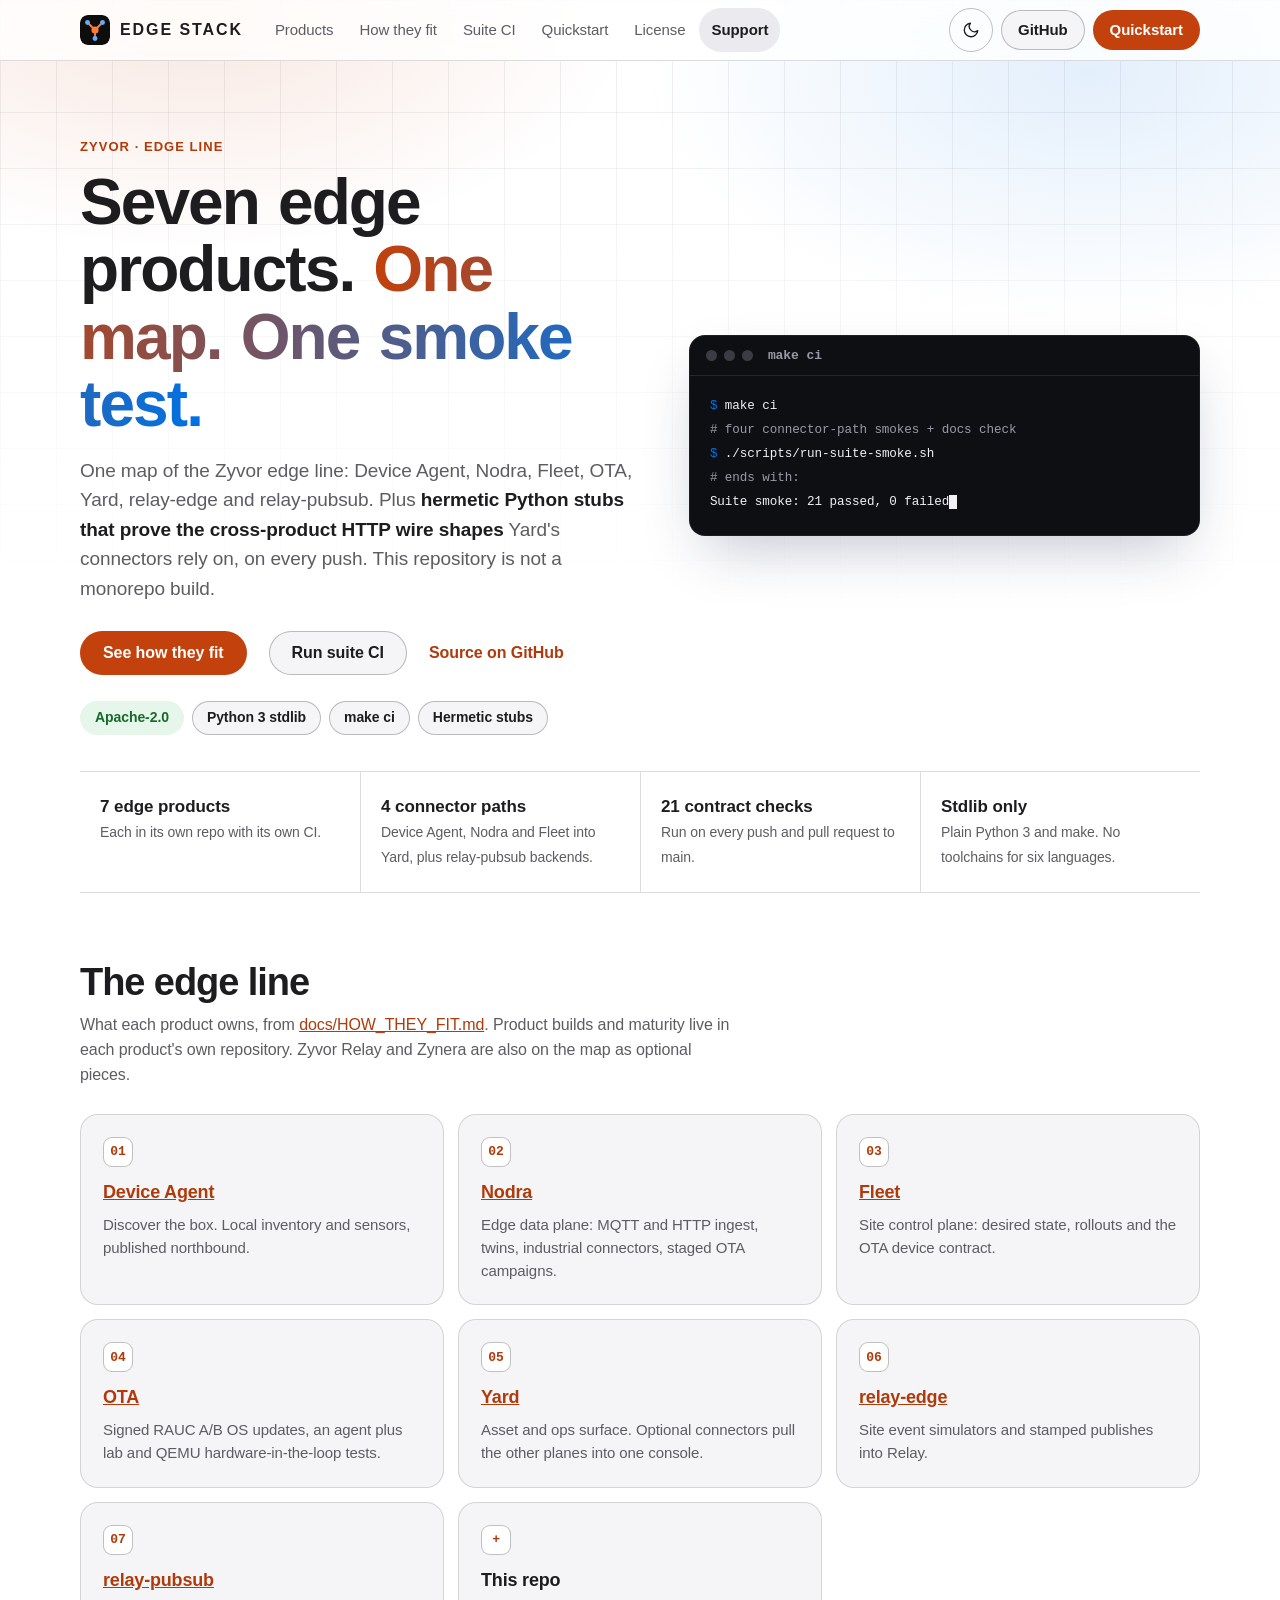
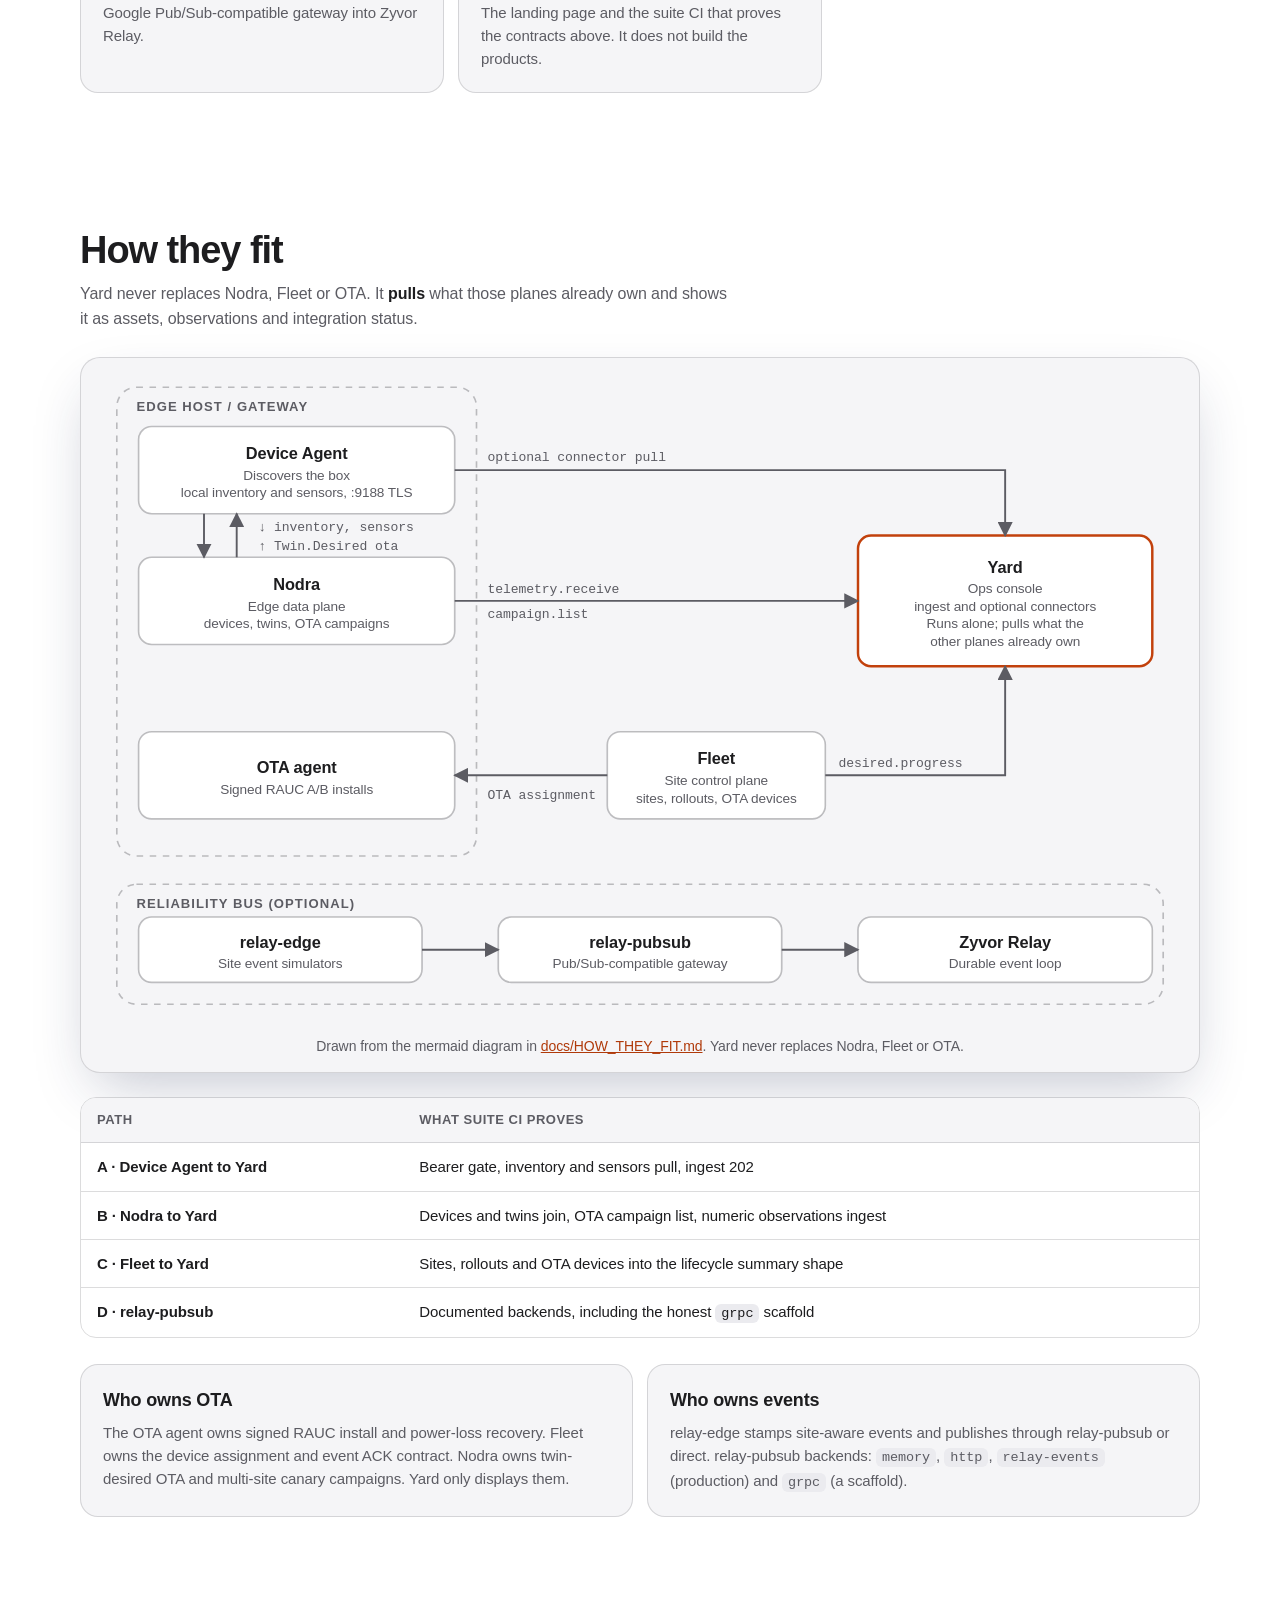
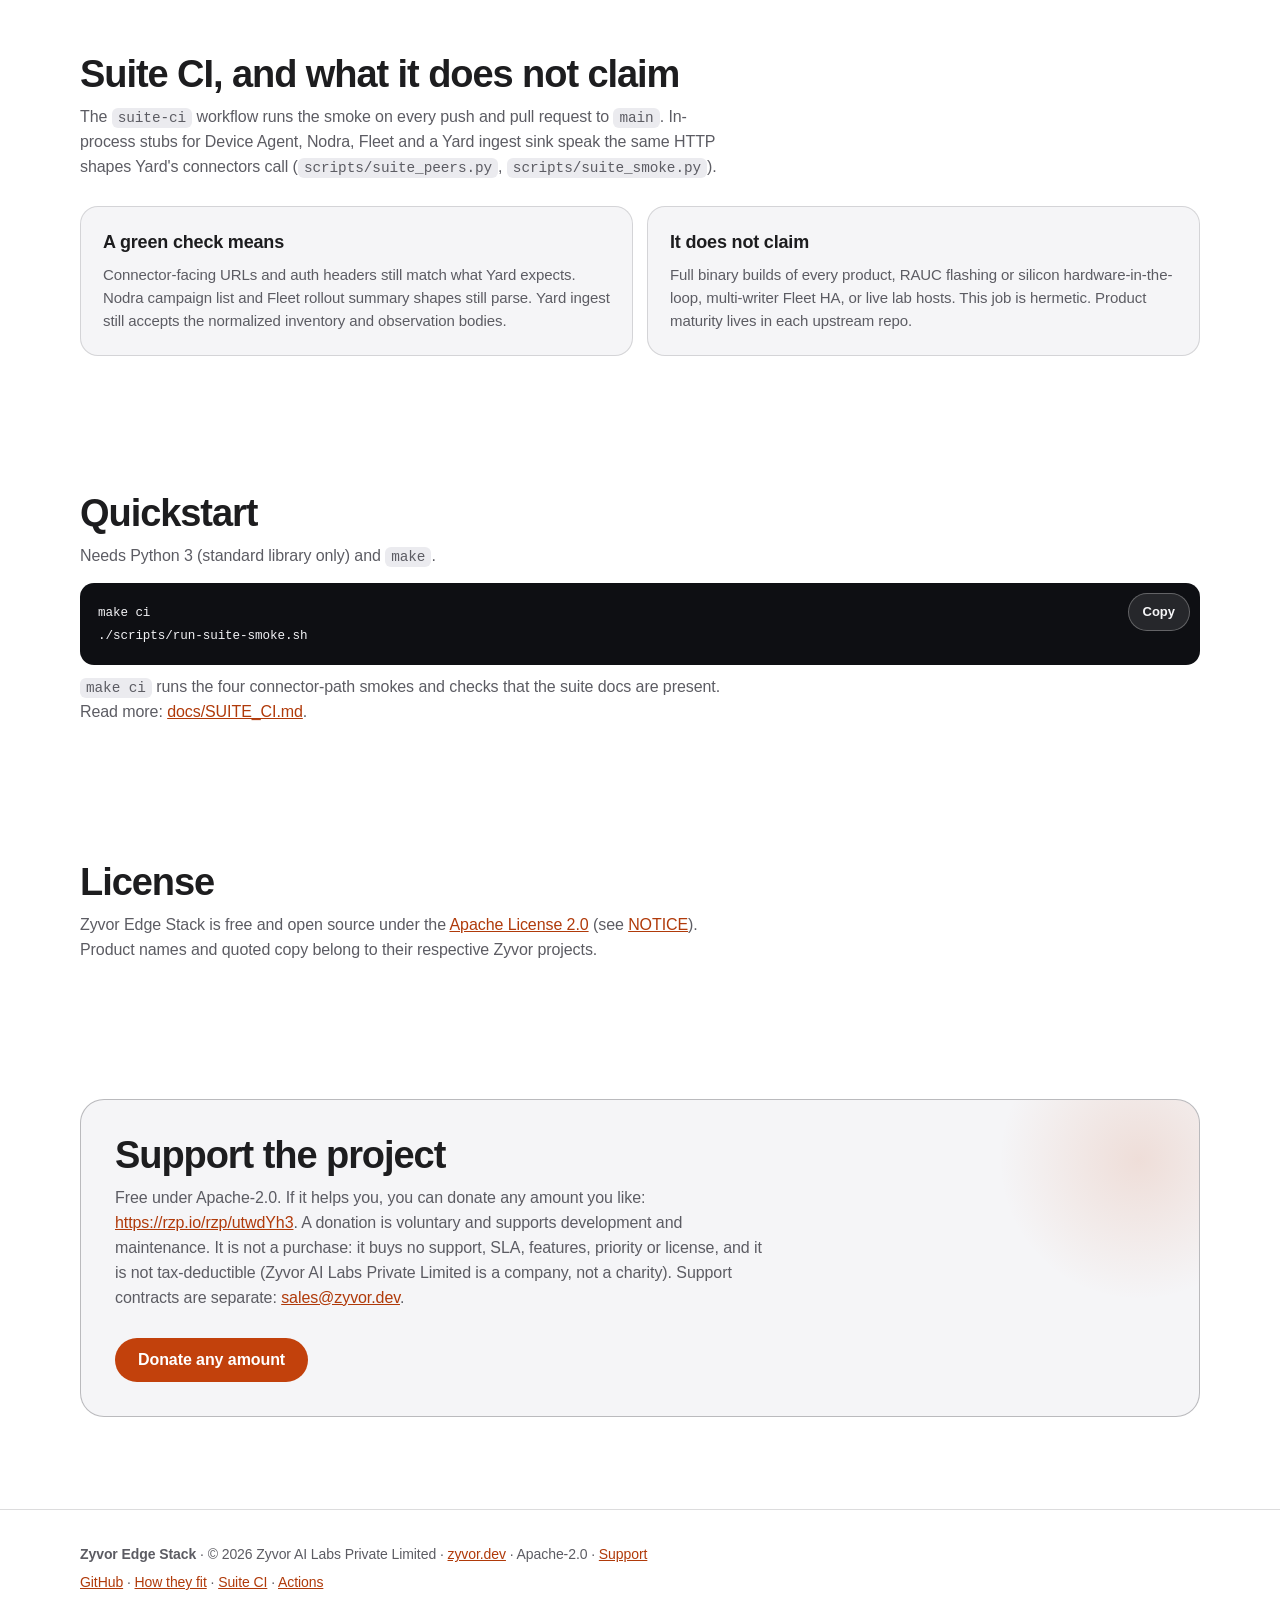
==== site/index.html @ 1c19d869 "Add the donation block and a static landing site (site/) Co-Authored-By: Claude Sonnet 5.5 <noreply@" ====
<!doctype html>
<!-- Copyright 2026 Zyvor AI Labs · https://zyvor.dev · SPDX-License-Identifier: Apache-2.0 -->
<html lang="en">
<head>
  <meta charset="utf-8" />
  <meta name="viewport" content="width=device-width, initial-scale=1" />
  <meta name="color-scheme" content="light dark" />
  <meta name="theme-color" content="#ffffff" />
  <title>Zyvor Edge Stack · One map of the edge line</title>
  <meta name="description" content="One map of the Zyvor edge line: Device Agent, Nodra, Fleet, OTA, Yard, relay-edge and relay-pubsub, with hermetic suite CI that proves the cross-product HTTP contracts. Free under Apache-2.0." />
  <link rel="icon" href="favicon.svg" type="image/svg+xml" />
  <link rel="canonical" href="https://zyvorai.github.io/edge-stack/" />
  <meta property="og:type" content="website" />
  <meta property="og:site_name" content="Zyvor Edge Stack" />
  <meta property="og:title" content="Zyvor Edge Stack · One map of the edge line" />
  <meta property="og:description" content="One map of the Zyvor edge line: Device Agent, Nodra, Fleet, OTA, Yard, relay-edge and relay-pubsub, with hermetic suite CI that proves the cross-product HTTP contracts. Free under Apache-2.0." />
  <meta property="og:url" content="https://zyvorai.github.io/edge-stack/" />
  <meta name="twitter:card" content="summary" />
  <script src="theme.js"></script>
  <link rel="stylesheet" href="site.css" />
  <script type="application/ld+json">
  {"@context":"https://schema.org","@type":"SoftwareSourceCode","name":"Zyvor Edge Stack","description":"One map of the Zyvor edge line, with suite CI that proves the cross-product HTTP contracts.","codeRepository":"https://github.com/zyvorai/edge-stack","programmingLanguage":"Python","license":"https://www.apache.org/licenses/LICENSE-2.0","url":"https://zyvorai.github.io/edge-stack/"}
  </script>
</head>
<body>
<a class="skip" href="#main">Skip to content</a>

<header class="bar">
  <a class="brand" href="./" aria-label="Zyvor Edge Stack home">
    <svg class="logo" viewBox="0 0 32 32" aria-hidden="true"><rect width="32" height="32" rx="8" fill="#0d0d0c"/><path d="M16 16 8 8M16 16l8-8M16 16v9" stroke="#ff7a3d" stroke-width="2" stroke-linecap="round"/><circle cx="16" cy="16" r="3.8" fill="#ff7a3d"/><circle cx="8" cy="8" r="2.6" fill="#5eadff"/><circle cx="24" cy="8" r="2.6" fill="#5eadff"/><circle cx="16" cy="25" r="2.6" fill="#5eadff"/></svg><span>EDGE STACK</span></a>
  <nav aria-label="Sections" id="sections"><a href="#products">Products</a><a href="#how">How they fit</a><a href="#ci">Suite CI</a><a href="#quickstart">Quickstart</a><a href="#license">License</a><a href="#support">Support</a></nav>
  <div class="bar-actions">
    <button id="theme" class="icon" type="button" aria-label="Switch to dark mode" aria-pressed="false"><svg class="i-moon" viewBox="0 0 24 24" aria-hidden="true"><path d="M21 12.8A9 9 0 1 1 11.2 3a7 7 0 0 0 9.8 9.8z"/></svg><svg class="i-sun" viewBox="0 0 24 24" aria-hidden="true"><circle cx="12" cy="12" r="4"/><path d="M12 2v2M12 20v2M4.9 4.9l1.4 1.4M17.7 17.7l1.4 1.4M2 12h2M20 12h2M4.9 19.1l1.4-1.4M17.7 6.3l1.4-1.4"/></svg></button>
    <a class="btn small" href="https://github.com/zyvorai/edge-stack">GitHub</a>
    <a class="btn small primary" href="#quickstart">Quickstart</a>
  </div>
</header>

<main id="main">
  <section class="hero" aria-labelledby="hero-h">
    <div>
      <p class="kicker">Zyvor · edge line</p>
      <h1 id="hero-h">Seven edge products. <em>One map. One smoke test.</em></h1>
      <p class="lede">One map of the Zyvor edge line: Device Agent, Nodra, Fleet, OTA, Yard, relay-edge and relay-pubsub. Plus <strong>hermetic Python stubs that prove the cross-product HTTP wire shapes</strong> Yard's connectors rely on, on every push. This repository is not a monorepo build.</p>
      <p class="cta"><a class="btn primary" href="#how">See how they fit</a><a class="btn" href="#quickstart">Run suite CI</a><a class="link" href="https://github.com/zyvorai/edge-stack">Source on GitHub</a></p>
      <ul class="chips" aria-label="Facts"><li class="ok">Apache-2.0</li><li>Python 3 stdlib</li><li>make ci</li><li>Hermetic stubs</li></ul>
    </div>
    <div class="term" role="group" aria-label="Suite CI commands">
      <div class="term-head"><i></i><i></i><i></i><span>make ci</span></div>
<pre><code><span class="p">$</span> make ci
<span class="c"># four connector-path smokes + docs check</span>
<span class="p">$</span> ./scripts/run-suite-smoke.sh
<span class="c"># ends with:</span>
Suite smoke: 21 passed, 0 failed<span class="cur"></span></code></pre>
    </div>
  </section>

  <section class="band" aria-label="At a glance">
    <div><b>7 edge products</b><span>Each in its own repo with its own CI.</span></div>
    <div><b>4 connector paths</b><span>Device Agent, Nodra and Fleet into Yard, plus relay-pubsub backends.</span></div>
    <div><b>21 contract checks</b><span>Run on every push and pull request to main.</span></div>
    <div><b>Stdlib only</b><span>Plain Python 3 and make. No toolchains for six languages.</span></div>
  </section>

  <section id="products" aria-labelledby="products-h">
    <h2 id="products-h">The edge line</h2>
    <p class="sub">What each product owns, from <a href="https://github.com/zyvorai/edge-stack/blob/main/docs/HOW_THEY_FIT.md">docs/HOW_THEY_FIT.md</a>. Product builds and maturity live in each product's own repository. Zyvor Relay and Zynera are also on the map as optional pieces.</p>
    <div class="grid">
      <article class="card"><span class="n">01</span><h3><a href="https://github.com/zyvorai/zyvor-device-agent">Device Agent</a></h3><p>Discover the box. Local inventory and sensors, published northbound.</p></article>
      <article class="card"><span class="n">02</span><h3><a href="https://github.com/zyvorai/nodra">Nodra</a></h3><p>Edge data plane: MQTT and HTTP ingest, twins, industrial connectors, staged OTA campaigns.</p></article>
      <article class="card"><span class="n">03</span><h3><a href="https://github.com/zyvorai/zyvorai-fleet">Fleet</a></h3><p>Site control plane: desired state, rollouts and the OTA device contract.</p></article>
      <article class="card"><span class="n">04</span><h3><a href="https://github.com/zyvorai/ota">OTA</a></h3><p>Signed RAUC A/B OS updates, an agent plus lab and QEMU hardware-in-the-loop tests.</p></article>
      <article class="card"><span class="n">05</span><h3><a href="https://github.com/zyvorai/yard">Yard</a></h3><p>Asset and ops surface. Optional connectors pull the other planes into one console.</p></article>
      <article class="card"><span class="n">06</span><h3><a href="https://github.com/zyvorai/relay-edge">relay-edge</a></h3><p>Site event simulators and stamped publishes into Relay.</p></article>
      <article class="card"><span class="n">07</span><h3><a href="https://github.com/zyvorai/relay-pubsub">relay-pubsub</a></h3><p>Google Pub/Sub-compatible gateway into Zyvor Relay.</p></article>
      <article class="card"><span class="n">+</span><h3>This repo</h3><p>The landing page and the suite CI that proves the contracts above. It does not build the products.</p></article>
    </div>
  </section>

  <section id="how" aria-labelledby="how-h">
    <h2 id="how-h">How they fit</h2>
    <p class="sub">Yard never replaces Nodra, Fleet or OTA. It <strong>pulls</strong> what those planes already own and shows it as assets, observations and integration status.</p>
    <figure class="diagram">
<svg viewBox="0 0 1000 600" role="img" aria-labelledby="dg-t dg-d"><title id="dg-t">Edge stack data paths</title><desc id="dg-d">Device Agent feeds Nodra and Yard. Nodra and Fleet sync into Yard. Fleet assigns OTA updates to the OTA agent. relay-edge publishes through relay-pubsub into Relay.</desc><defs><marker id="ah" viewBox="0 0 10 10" refX="9" refY="5" markerWidth="8" markerHeight="8" orient="auto"><path class="dg-arrow" d="M0 0 10 5 0 10z"/></marker><marker id="ahs" viewBox="0 0 10 10" refX="1" refY="5" markerWidth="8" markerHeight="8" orient="auto-start-reverse"><path class="dg-arrow" d="M0 0 10 5 0 10z"/></marker></defs>
<rect class="dg-zone" x="20" y="14" width="330" height="430" rx="18"/>
<text class="dg-z" x="38" y="36">EDGE HOST / GATEWAY</text>
<rect class="dg-box" x="40" y="50" width="290" height="80" rx="12"/>
<text class="dg-t" x="185.0" y="80" text-anchor="middle">Device Agent</text>
<text class="dg-s" x="185.0" y="99" text-anchor="middle">Discovers the box</text>
<text class="dg-s" x="185.0" y="115" text-anchor="middle">local inventory and sensors, :9188 TLS</text>
<rect class="dg-box" x="40" y="170" width="290" height="80" rx="12"/>
<text class="dg-t" x="185.0" y="200" text-anchor="middle">Nodra</text>
<text class="dg-s" x="185.0" y="219" text-anchor="middle">Edge data plane</text>
<text class="dg-s" x="185.0" y="235" text-anchor="middle">devices, twins, OTA campaigns</text>
<rect class="dg-box" x="40" y="330" width="290" height="80" rx="12"/>
<text class="dg-t" x="185.0" y="368" text-anchor="middle">OTA agent</text>
<text class="dg-s" x="185.0" y="387" text-anchor="middle">Signed RAUC A/B installs</text>
<path class="dg-line" d="M100 130 L100 170" marker-end="url(#ah)"/>
<path class="dg-line" d="M130 170 L130 130" marker-end="url(#ah)"/>
<text class="dg-lbl" x="150" y="146" text-anchor="start">↓ inventory, sensors</text>
<text class="dg-lbl" x="150" y="163" text-anchor="start">↑ Twin.Desired ota</text>
<rect class="dg-hi" x="700" y="150" width="270" height="120" rx="12"/>
<text class="dg-t" x="835.0" y="184" text-anchor="middle">Yard</text>
<text class="dg-s" x="835.0" y="203" text-anchor="middle">Ops console</text>
<text class="dg-s" x="835.0" y="219" text-anchor="middle">ingest and optional connectors</text>
<text class="dg-s" x="835.0" y="235" text-anchor="middle">Runs alone; pulls what the</text>
<text class="dg-s" x="835.0" y="251" text-anchor="middle">other planes already own</text>
<rect class="dg-box" x="470" y="330" width="200" height="80" rx="12"/>
<text class="dg-t" x="570.0" y="360" text-anchor="middle">Fleet</text>
<text class="dg-s" x="570.0" y="379" text-anchor="middle">Site control plane</text>
<text class="dg-s" x="570.0" y="395" text-anchor="middle">sites, rollouts, OTA devices</text>
<path class="dg-line" d="M330 90 L835 90 L835 150" marker-end="url(#ah)"/>
<text class="dg-lbl" x="360" y="82" text-anchor="start">optional connector pull</text>
<path class="dg-line" d="M330 210 L700 210" marker-end="url(#ah)"/>
<text class="dg-lbl" x="360" y="203" text-anchor="start">telemetry.receive</text>
<text class="dg-lbl" x="360" y="226" text-anchor="start">campaign.list</text>
<path class="dg-line" d="M670 370 L835 370 L835 270" marker-end="url(#ah)"/>
<text class="dg-lbl" x="682" y="362" text-anchor="start">desired.progress</text>
<path class="dg-line" d="M470 370 L330 370" marker-end="url(#ah)"/>
<text class="dg-lbl" x="360" y="392" text-anchor="start">OTA assignment</text>
<rect class="dg-zone" x="20" y="470" width="960" height="110" rx="18"/>
<text class="dg-z" x="38" y="492">RELIABILITY BUS (OPTIONAL)</text>
<rect class="dg-box" x="40" y="500" width="260" height="60" rx="12"/>
<text class="dg-t" x="170.0" y="528" text-anchor="middle">relay-edge</text>
<text class="dg-s" x="170.0" y="547" text-anchor="middle">Site event simulators</text>
<rect class="dg-box" x="370" y="500" width="260" height="60" rx="12"/>
<text class="dg-t" x="500.0" y="528" text-anchor="middle">relay-pubsub</text>
<text class="dg-s" x="500.0" y="547" text-anchor="middle">Pub/Sub-compatible gateway</text>
<rect class="dg-box" x="700" y="500" width="270" height="60" rx="12"/>
<text class="dg-t" x="835.0" y="528" text-anchor="middle">Zyvor Relay</text>
<text class="dg-s" x="835.0" y="547" text-anchor="middle">Durable event loop</text>
<path class="dg-line" d="M300 530 L370 530" marker-end="url(#ah)"/>
<path class="dg-line" d="M630 530 L700 530" marker-end="url(#ah)"/>
</svg>
<figcaption>Drawn from the mermaid diagram in <a href="https://github.com/zyvorai/edge-stack/blob/main/docs/HOW_THEY_FIT.md">docs/HOW_THEY_FIT.md</a>. Yard never replaces Nodra, Fleet or OTA.</figcaption></figure>
    <div class="tablewrap"><table>
      <thead><tr><th scope="col">Path</th><th scope="col">What suite CI proves</th></tr></thead>
      <tbody>
        <tr><td>A · Device Agent to Yard</td><td>Bearer gate, inventory and sensors pull, ingest 202</td></tr>
        <tr><td>B · Nodra to Yard</td><td>Devices and twins join, OTA campaign list, numeric observations ingest</td></tr>
        <tr><td>C · Fleet to Yard</td><td>Sites, rollouts and OTA devices into the lifecycle summary shape</td></tr>
        <tr><td>D · relay-pubsub</td><td>Documented backends, including the honest <code>grpc</code> scaffold</td></tr>
      </tbody></table></div>
    <div class="grid two">
      <article class="card"><h3>Who owns OTA</h3><p>The OTA agent owns signed RAUC install and power-loss recovery. Fleet owns the device assignment and event ACK contract. Nodra owns twin-desired OTA and multi-site canary campaigns. Yard only displays them.</p></article>
      <article class="card"><h3>Who owns events</h3><p>relay-edge stamps site-aware events and publishes through relay-pubsub or direct. relay-pubsub backends: <code>memory</code>, <code>http</code>, <code>relay-events</code> (production) and <code>grpc</code> (a scaffold).</p></article>
    </div>
  </section>

  <section id="ci" aria-labelledby="ci-h">
    <h2 id="ci-h">Suite CI, and what it does not claim</h2>
    <p class="sub">The <code>suite-ci</code> workflow runs the smoke on every push and pull request to <code>main</code>. In-process stubs for Device Agent, Nodra, Fleet and a Yard ingest sink speak the same HTTP shapes Yard's connectors call (<code>scripts/suite_peers.py</code>, <code>scripts/suite_smoke.py</code>).</p>
    <div class="grid two">
      <article class="card"><h3>A green check means</h3><p>Connector-facing URLs and auth headers still match what Yard expects. Nodra campaign list and Fleet rollout summary shapes still parse. Yard ingest still accepts the normalized inventory and observation bodies.</p></article>
      <article class="card"><h3>It does not claim</h3><p>Full binary builds of every product, RAUC flashing or silicon hardware-in-the-loop, multi-writer Fleet HA, or live lab hosts. This job is hermetic. Product maturity lives in each upstream repo.</p></article>
    </div>
  </section>

  <section id="quickstart" aria-labelledby="quickstart-h">
    <h2 id="quickstart-h">Quickstart</h2>
    <p class="sub">Needs Python 3 (standard library only) and <code>make</code>.</p>
    <div class="code"><button class="copy" type="button" aria-label="Copy the suite CI commands">Copy</button>
<pre><code>make ci
./scripts/run-suite-smoke.sh</code></pre></div>
    <p class="sub"><code>make ci</code> runs the four connector-path smokes and checks that the suite docs are present. Read more: <a href="https://github.com/zyvorai/edge-stack/blob/main/docs/SUITE_CI.md">docs/SUITE_CI.md</a>.</p>
  </section>

  <section id="license" aria-labelledby="license-h">
    <h2 id="license-h">License</h2>
    <p class="sub">Zyvor Edge Stack is free and open source under the <a href="https://github.com/zyvorai/edge-stack/blob/main/LICENSE">Apache License 2.0</a> (see <a href="https://github.com/zyvorai/edge-stack/blob/main/NOTICE">NOTICE</a>). Product names and quoted copy belong to their respective Zyvor projects.</p>
  </section>

  <section id="support" aria-labelledby="support-h">
    <div class="support">
      <h2 id="support-h">Support the project</h2>
      <p class="sub">Free under Apache-2.0. If it helps you, you can donate any amount you like: <a href="https://rzp.io/rzp/utwdYh3" rel="noopener">https://rzp.io/rzp/utwdYh3</a>. A donation is voluntary and supports development and maintenance. It is not a purchase: it buys no support, SLA, features, priority or license, and it is not tax-deductible (Zyvor AI Labs Private Limited is a company, not a charity). Support contracts are separate: <a href="mailto:sales@zyvor.dev">sales@zyvor.dev</a>.</p>
      <p class="cta"><a class="btn primary" href="https://rzp.io/rzp/utwdYh3" rel="noopener">Donate any amount</a></p>
    </div>
  </section>
</main>

<footer>
  <p><b>Zyvor Edge Stack</b> · © 2026 Zyvor AI Labs Private Limited · <a href="https://zyvor.dev">zyvor.dev</a> · Apache-2.0 · <a href="#support">Support</a></p>
  <p><a href="https://github.com/zyvorai/edge-stack">GitHub</a> · <a href="https://github.com/zyvorai/edge-stack/blob/main/docs/HOW_THEY_FIT.md">How they fit</a> · <a href="https://github.com/zyvorai/edge-stack/blob/main/docs/SUITE_CI.md">Suite CI</a> · <a href="https://github.com/zyvorai/edge-stack/actions">Actions</a></p>
</footer>
<div id="toast" class="toast" role="status" aria-live="polite" hidden></div>
<script src="site.js"></script>
</body>
</html>
---- site/site.css ----
/* Copyright 2026 Zyvor AI Labs · https://zyvor.dev
 * SPDX-License-Identifier: Apache-2.0
 *
 * Zyvor Edge Stack site. System fonts only, no external requests. Light and dark tokens;
 * the manual toggle (data-theme) wins over the OS preference.
 */
:root{
  color-scheme:light;
  --bg:#fff;--bg2:#f5f5f7;--bg3:#ebebef;--text:#1d1d1f;--dim:#5c5c63;--line:rgba(60,60,67,.18);--line2:rgba(60,60,67,.32);--glass:rgba(255,255,255,.82);
  --accent:#c2410c;--accent-h:#a8370a;--on-accent:#ffffff;--link:#b03a0a;--accent2:#0071e3;
  --glow:rgba(194,65,12,.13);--glow2:rgba(0,113,227,.11);
  --ok:#17692c;--ok-bg:#e6f6ea;--warn:#8a4b00;--warn-bg:#fff1dc;
  --code-bg:#0e0f13;--code:#f2f2f5;--code-dim:#9a9aa6;--shadow:0 24px 60px -16px rgba(30,40,80,.28);
  --focus:0 0 0 3px var(--bg),0 0 0 6px var(--link);
  --font:-apple-system,BlinkMacSystemFont,"SF Pro Text","Segoe UI",Roboto,"Helvetica Neue",Arial,system-ui,sans-serif;
  --mono:ui-monospace,"SF Mono",Menlo,Consolas,"Liberation Mono",monospace;
}
@media (prefers-color-scheme:dark){:root:not([data-theme="light"]){color-scheme:dark;--bg:#0b0c10;--bg2:#14161c;--bg3:#1e2128;--text:#f5f5f7;--dim:#a6a6b0;--line:rgba(255,255,255,.12);--line2:rgba(255,255,255,.26);--glass:rgba(11,12,16,.82);--accent:#ff7a3d;--accent-h:#ff9060;--on-accent:#1a0a02;--link:#ff9a6b;--accent2:#5eadff;--glow:rgba(255,122,61,.2);--glow2:rgba(41,151,255,.16);--ok:#4ade80;--ok-bg:rgba(74,222,128,.14);--warn:#fbbf24;--warn-bg:rgba(251,191,36,.14);--code-bg:#06070a;--code-dim:#8f8f9c;--shadow:0 30px 80px -14px rgba(0,0,0,.7);}}
:root[data-theme="dark"]{color-scheme:dark;--bg:#0b0c10;--bg2:#14161c;--bg3:#1e2128;--text:#f5f5f7;--dim:#a6a6b0;--line:rgba(255,255,255,.12);--line2:rgba(255,255,255,.26);--glass:rgba(11,12,16,.82);--accent:#ff7a3d;--accent-h:#ff9060;--on-accent:#1a0a02;--link:#ff9a6b;--accent2:#5eadff;--glow:rgba(255,122,61,.2);--glow2:rgba(41,151,255,.16);--ok:#4ade80;--ok-bg:rgba(74,222,128,.14);--warn:#fbbf24;--warn-bg:rgba(251,191,36,.14);--code-bg:#06070a;--code-dim:#8f8f9c;--shadow:0 30px 80px -14px rgba(0,0,0,.7);}
*{box-sizing:border-box}
html{scroll-behavior:smooth;scroll-padding-top:116px}
body{margin:0;position:relative;background:var(--bg);color:var(--text);font:16px/1.55 var(--font);letter-spacing:-.005em;-webkit-font-smoothing:antialiased;overflow-x:hidden}
[hidden]{display:none!important}
a{color:var(--link)}
code,pre{font-family:var(--mono)}
:focus-visible{outline:none;box-shadow:var(--focus);border-radius:8px}
.skip{position:absolute;left:12px;top:-80px;z-index:50;background:var(--bg2);color:var(--text);padding:10px 16px;border-radius:99px}.skip:focus{top:12px}

/* page glow and grid */
body::before{content:"";position:absolute;inset:0 0 auto 0;height:900px;z-index:-1;pointer-events:none;
  background:radial-gradient(640px 360px at 15% 0,var(--glow),transparent 70%),radial-gradient(640px 360px at 85% 8%,var(--glow2),transparent 70%)}
body::after{content:"";position:absolute;inset:0 0 auto 0;height:620px;z-index:-1;pointer-events:none;opacity:.5;
  background-image:linear-gradient(var(--line) 1px,transparent 1px),linear-gradient(90deg,var(--line) 1px,transparent 1px);background-size:56px 56px;
  -webkit-mask-image:linear-gradient(#000,transparent);mask-image:linear-gradient(#000,transparent)}

.bar{position:sticky;top:0;z-index:20;display:flex;align-items:center;gap:14px;padding:8px max(20px,calc((100% - 1120px)/2));background:var(--glass);-webkit-backdrop-filter:saturate(180%) blur(20px);backdrop-filter:saturate(180%) blur(20px);border-bottom:1px solid var(--line)}
.brand{display:flex;align-items:center;gap:10px;color:inherit;text-decoration:none;font-weight:700;letter-spacing:.12em;border-radius:10px}
.logo{width:30px;height:30px;border-radius:8px;flex:none}
#sections{display:flex;gap:2px;margin-left:6px;overflow-x:auto;scrollbar-width:none;flex:1}
#sections::-webkit-scrollbar{display:none}
#sections a{display:inline-flex;align-items:center;min-height:44px;padding:0 12px;color:var(--dim);text-decoration:none;border-radius:99px;white-space:nowrap;font-size:15px}
#sections a:hover{color:var(--text)}
#sections a[aria-current="true"]{color:var(--text);background:var(--bg3);font-weight:600}
.bar-actions{display:flex;align-items:center;gap:8px;margin-left:auto}
.btn{display:inline-flex;align-items:center;justify-content:center;gap:8px;min-height:44px;padding:0 22px;border-radius:99px;border:1px solid var(--line2);color:var(--text);text-decoration:none;font:inherit;font-weight:600;background:var(--bg2);cursor:pointer}
.btn:hover{background:var(--bg3)}.btn.small{min-height:40px;padding:0 16px;font-size:15px}
.btn.primary{background:var(--accent);border-color:transparent;color:var(--on-accent)}.btn.primary:hover{background:var(--accent-h)}
button.icon{width:44px;height:44px;border-radius:99px;border:1px solid var(--line2);background:transparent;color:var(--text);display:grid;place-items:center;cursor:pointer}
button.icon:hover{background:var(--bg2)}
button.icon svg{width:18px;height:18px;fill:none;stroke:currentColor;stroke-width:1.8;stroke-linecap:round;stroke-linejoin:round}
.i-sun{display:none}:root[data-theme="dark"] .i-sun{display:block}:root[data-theme="dark"] .i-moon{display:none}

main{width:min(1120px,calc(100% - 40px));margin:0 auto}
section{padding:68px 0}
h1{margin:12px 0 0;font-size:clamp(36px,6vw,64px);line-height:1.05;letter-spacing:-.03em;word-spacing:.05em}
h1 em{font-style:normal;background:linear-gradient(90deg,var(--accent),var(--accent2));-webkit-background-clip:text;background-clip:text;color:transparent}
h2{margin:0;font-size:clamp(26px,3.4vw,38px);line-height:1.12;letter-spacing:-.028em}
h3{margin:0 0 6px;font-size:18px;letter-spacing:-.01em}
.kicker{margin:0;color:var(--link);font-size:13px;font-weight:700;letter-spacing:.08em;text-transform:uppercase}
.lede{max-width:60ch;margin:18px 0 0;color:var(--dim);font-size:19px}.lede strong{color:var(--text)}
.sub{max-width:74ch;color:var(--dim);margin:10px 0 0}
.sub strong{color:var(--text)}

.hero{display:grid;grid-template-columns:1.05fr .95fr;gap:44px;align-items:center;padding-top:76px;padding-bottom:36px}
.hero>*{min-width:0}
.cta{display:flex;gap:14px 22px;align-items:center;margin:28px 0 0;flex-wrap:wrap}
.link{font-weight:600;text-decoration:none}.link:hover{text-decoration:underline}
.chips{display:flex;flex-wrap:wrap;gap:8px;list-style:none;margin:26px 0 0;padding:0}
.chips li{font-size:14px;font-weight:600;padding:5px 14px;border-radius:99px;border:1px solid var(--line2);background:var(--bg2)}
.chips .ok{color:var(--ok);background:var(--ok-bg);border-color:transparent}

/* terminal card */
.term{background:var(--code-bg);color:var(--code);border-radius:16px;border:1px solid var(--line2);box-shadow:var(--shadow);overflow:hidden;position:relative}
.term-head{display:flex;align-items:center;gap:7px;padding:12px 16px;border-bottom:1px solid rgba(255,255,255,.1);color:var(--code-dim);font:600 13px var(--mono)}
.term-head i{width:11px;height:11px;border-radius:50%;background:#3a3b44;display:block}
.term-head span{margin-left:8px}
.term pre{margin:0;padding:18px 20px 22px;overflow-x:auto;font-size:14px;line-height:1.7;background:none}
.term .c{color:var(--code-dim)}.term .p{color:var(--accent2);user-select:none}
.term .cur{display:inline-block;width:.6em;height:1.1em;vertical-align:text-bottom;background:var(--code);animation:blink 1.1s steps(2,start) infinite}
@keyframes blink{to{visibility:hidden}}

.band{display:grid;grid-template-columns:repeat(4,1fr);border-block:1px solid var(--line);padding:0}
.band>div{padding:22px 20px;border-left:1px solid var(--line)}.band>div:first-child{border-left:0}
.band b{display:block;font-size:17px}.band span{color:var(--dim);font-size:14px}
.grid{display:grid;grid-template-columns:repeat(3,1fr);gap:14px;margin-top:26px}
.grid.two{grid-template-columns:repeat(2,1fr)}
.card{background:var(--bg2);border:1px solid var(--line);border-radius:18px;padding:22px;transition:border-color .15s,transform .15s}
.card:hover{border-color:var(--accent)}
.card p{margin:0;color:var(--dim);font-size:15px}
.card .n{display:inline-grid;place-items:center;width:30px;height:30px;border-radius:9px;background:var(--bg);border:1px solid var(--line2);font:700 13px var(--mono);margin-bottom:12px;color:var(--link)}
code{font-size:.9em}
:not(pre)>code{background:var(--bg3);padding:2px 6px;border-radius:6px;overflow-wrap:anywhere}

.tablewrap{overflow-x:auto;margin-top:24px;border:1px solid var(--line);border-radius:16px}
table{border-collapse:collapse;width:100%;min-width:620px;font-size:15px}
th,td{text-align:left;padding:12px 16px;vertical-align:top;border-bottom:1px solid var(--line)}
tr:last-child td{border-bottom:0}
thead th{background:var(--bg2);font-size:13px;letter-spacing:.04em;text-transform:uppercase;color:var(--dim)}
td:first-child{font-weight:600}
td:first-child code{white-space:nowrap}
.tag{display:inline-block;font-size:12px;font-weight:700;padding:2px 10px;border-radius:99px;white-space:nowrap}
.tag.ok{color:var(--ok);background:var(--ok-bg)}.tag.warn{color:var(--warn);background:var(--warn-bg)}

.diagram{margin:26px 0 0;border:1px solid var(--line);border-radius:20px;background:var(--bg2);padding:14px;box-shadow:var(--shadow)}
.diagram{overflow-x:auto}
.diagram svg{display:block;width:100%;min-width:760px;height:auto;font-family:var(--font)}
.diagram figcaption{position:sticky;left:0}
.dg-box{fill:var(--bg);stroke:var(--line2);stroke-width:1.5}
.dg-hi{fill:var(--bg);stroke:var(--accent);stroke-width:2.25}
.dg-zone{fill:none;stroke:var(--line2);stroke-width:1.5;stroke-dasharray:6 6}
.dg-t{fill:var(--text);font-size:15px;font-weight:650}
.dg-s{fill:var(--dim);font-size:12.5px}
.dg-z{fill:var(--dim);font-size:12px;font-weight:700;letter-spacing:.08em}
.dg-line{stroke:var(--dim);stroke-width:1.75;fill:none}
.dg-line.hi{stroke:var(--accent);stroke-width:2.25}
.dg-arrow{fill:var(--dim)}
.dg-lbl{fill:var(--dim);font-size:12px;font-family:var(--mono)}
.diagram figcaption,figcaption{margin-top:10px;color:var(--dim);font-size:14px;text-align:center}

pre{background:var(--code-bg);color:var(--code);padding:18px;border-radius:14px;overflow-x:auto;line-height:1.65;font-size:14px;margin:0}
.code{position:relative;margin:14px 0 0}.code pre{padding-right:92px}
.copy{position:absolute;right:10px;top:10px;min-height:38px;padding:0 14px;border-radius:99px;border:1px solid rgba(255,255,255,.28);background:rgba(255,255,255,.1);color:#f5f5f7;font:600 13px var(--font);cursor:pointer}
.copy:hover{background:rgba(255,255,255,.2)}
.copy:focus-visible{box-shadow:0 0 0 3px #0e0f13,0 0 0 6px #fff}
.steps{display:grid;gap:6px}
.support{border:1px solid var(--line2);border-radius:24px;background:var(--bg2);padding:34px;position:relative;overflow:hidden}
.support::before{content:"";position:absolute;right:-80px;top:-80px;width:280px;height:280px;border-radius:50%;background:radial-gradient(closest-side,var(--glow),transparent)}
.support>*{position:relative}
.support p{max-width:74ch}
.fine{color:var(--dim);font-size:14px}
footer{border-top:1px solid var(--line);margin-top:24px;padding:28px max(20px,calc((100% - 1120px)/2));color:var(--dim);font-size:14px}
footer p{margin:6px 0}footer a{color:var(--link)}
.toast{position:fixed;left:50%;bottom:24px;transform:translateX(-50%);background:var(--bg3);color:var(--text);border:1px solid var(--line2);border-radius:99px;padding:10px 18px;box-shadow:var(--shadow);font-size:14px;z-index:30}

@media (max-width:900px){
  .hero{grid-template-columns:1fr;gap:30px;padding-top:44px}
  .bar{flex-wrap:wrap;gap:4px 10px;padding-top:6px;padding-bottom:0}
  #sections{order:3;flex:0 0 100%;margin:0 -6px;padding-bottom:6px}
  .bar-actions .btn:not(.primary){display:none}
  html{scroll-padding-top:120px}
  .band{grid-template-columns:1fr 1fr}.band>div:nth-child(3){border-left:0}.band>div:nth-child(n+3){border-top:1px solid var(--line)}
  .grid,.grid.two{grid-template-columns:1fr}
  section{padding:48px 0}
  .support{padding:24px}
}
@media (max-width:640px){.code{display:flex;flex-direction:column}.copy{position:static;align-self:flex-end;margin:0 0 6px}.code pre{padding-right:18px}}
@media (max-width:420px){.band{grid-template-columns:1fr}.band>div{border-left:0!important}.band>div+div{border-top:1px solid var(--line)}}
@media (prefers-reduced-motion:reduce){html{scroll-behavior:auto}.term .cur{animation:none}.card{transition:none}}
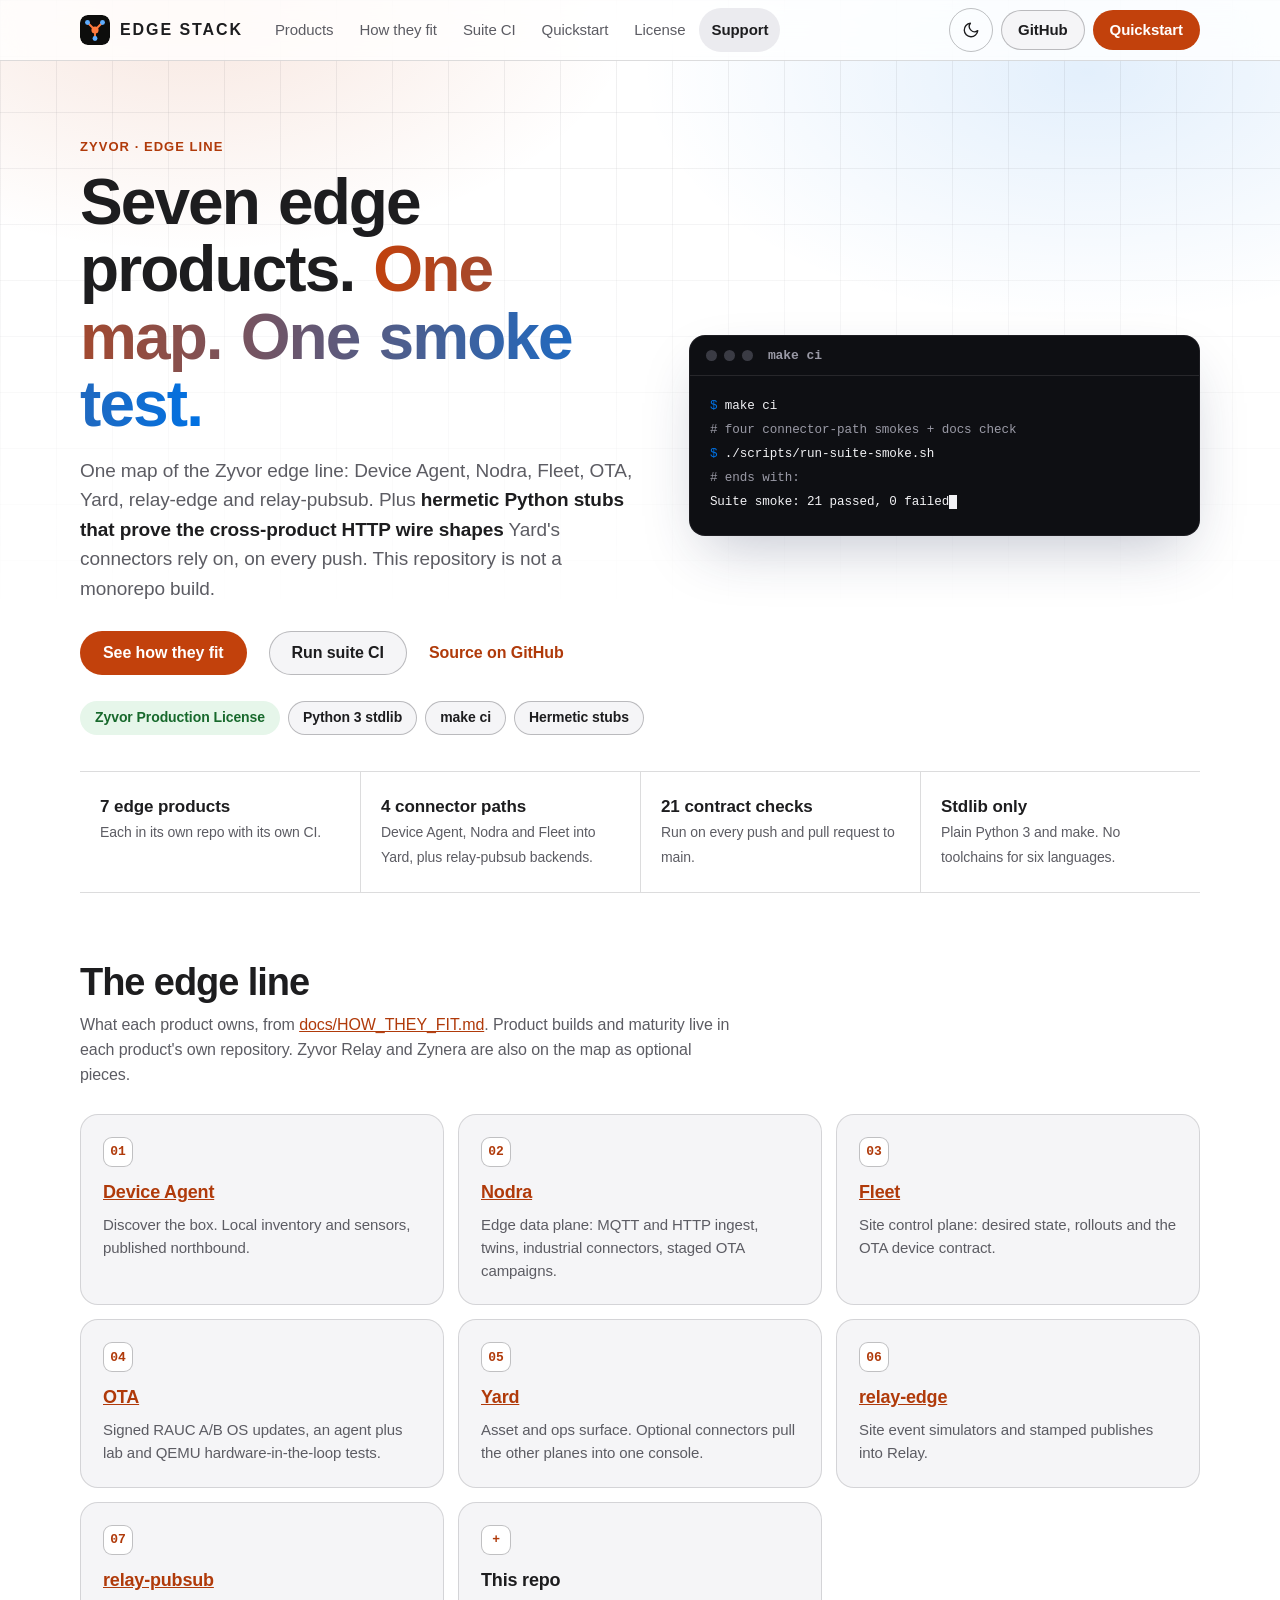
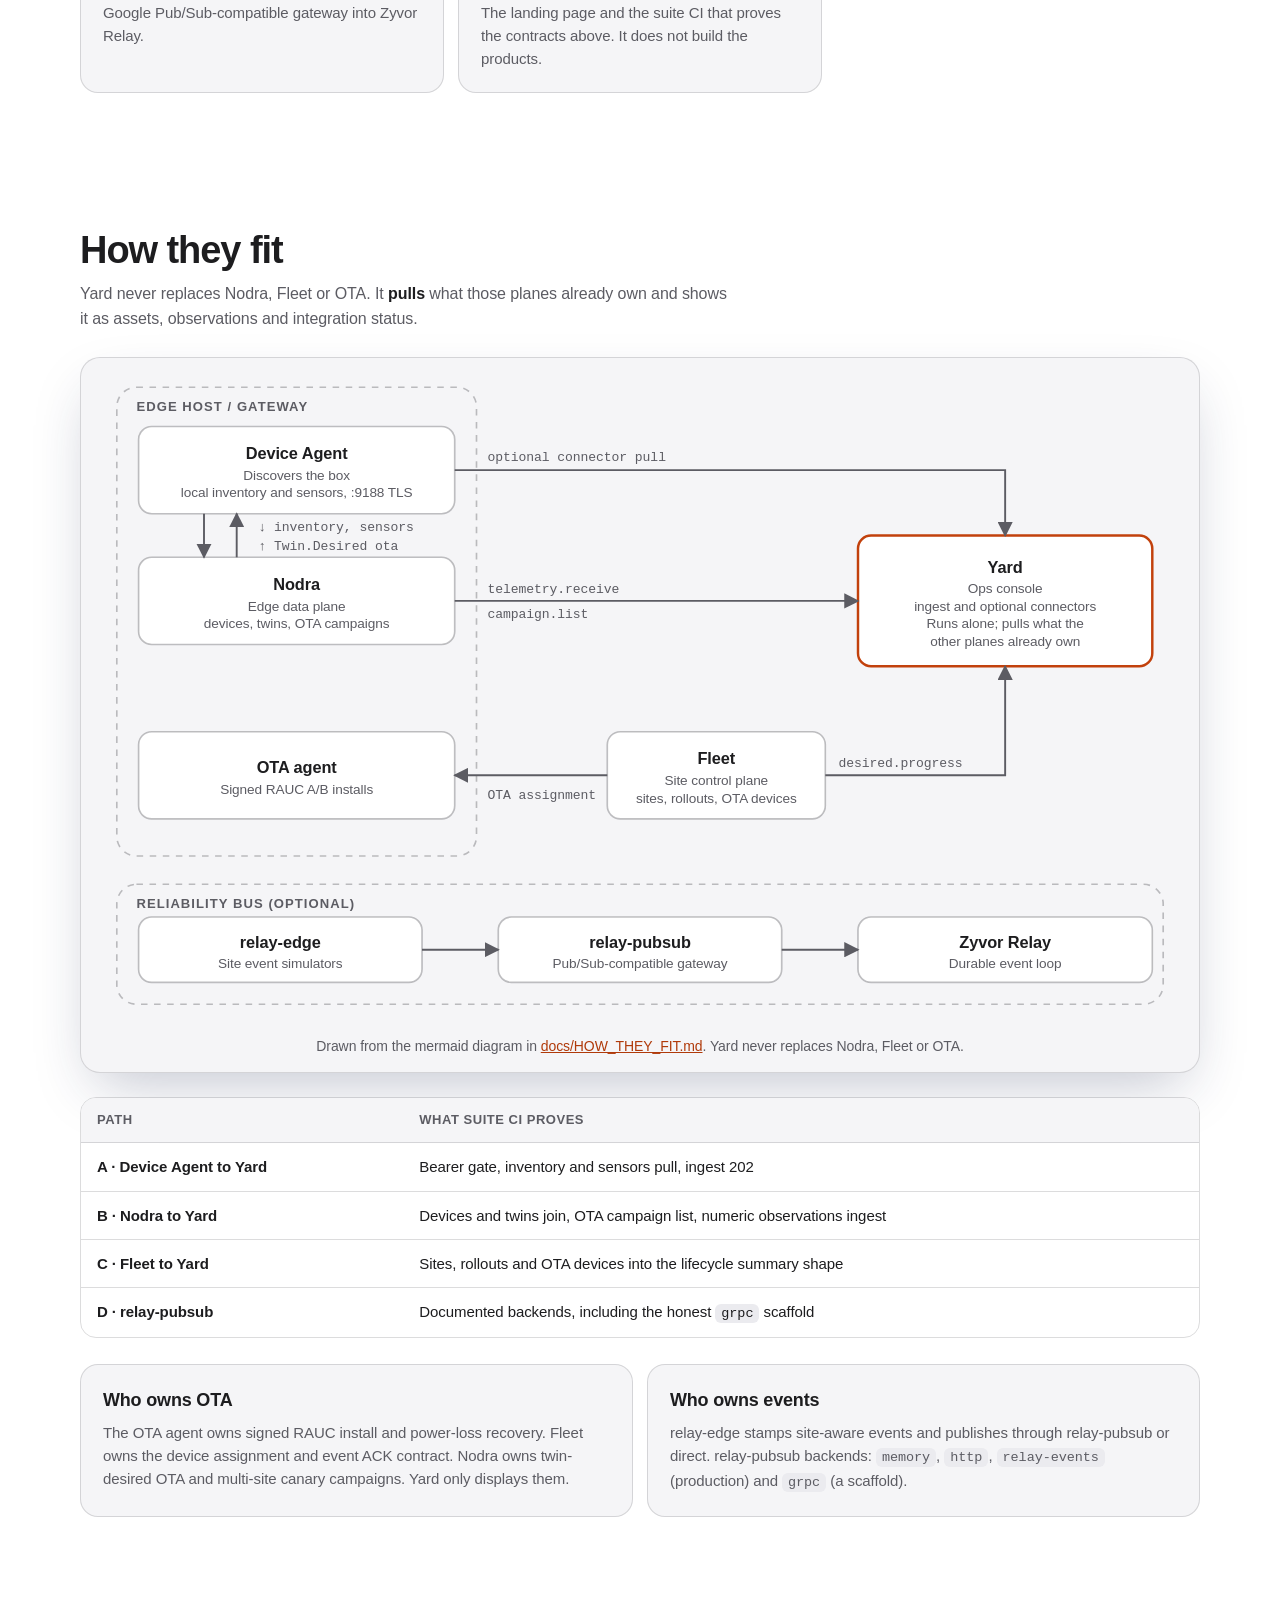
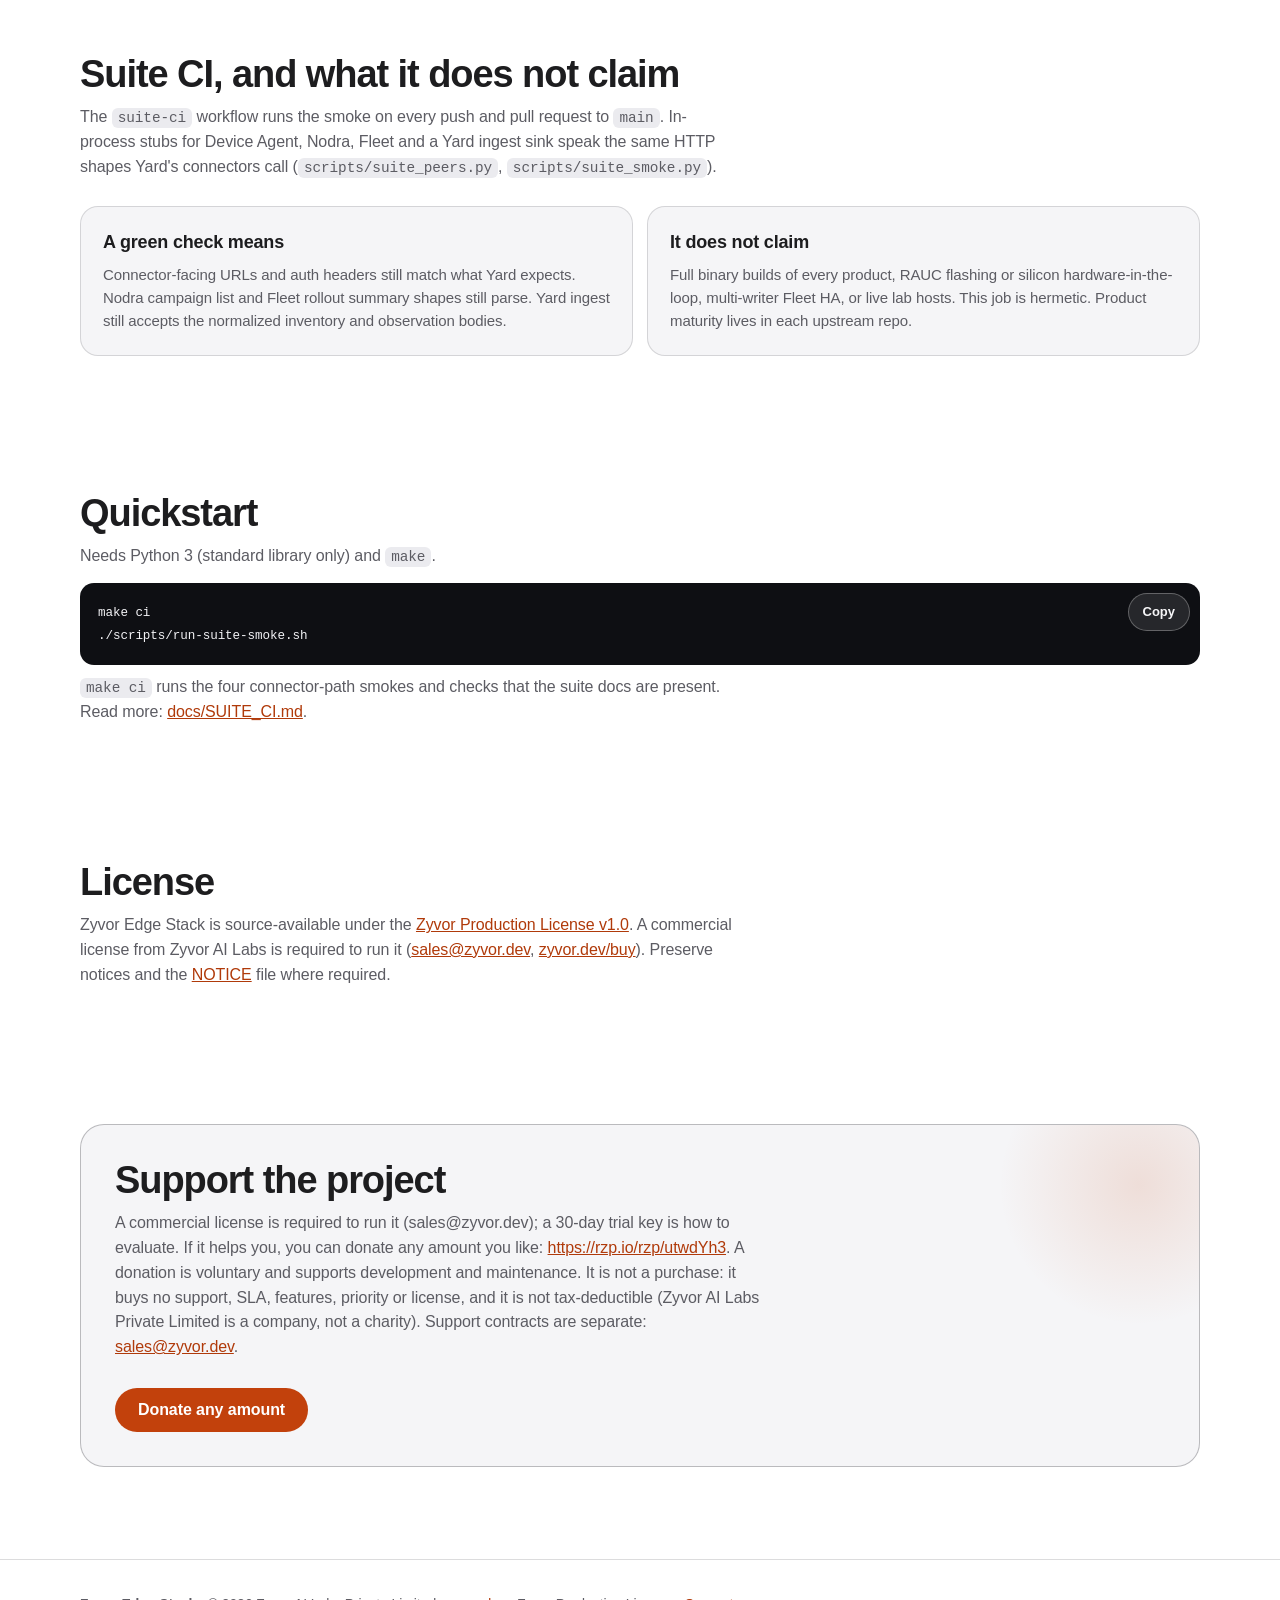
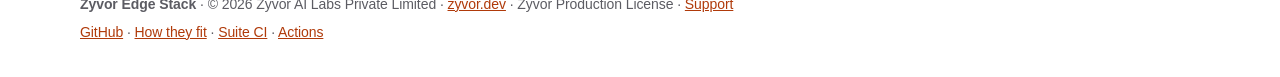
==== commit 312bc1d5: "Zyvor edge-stack Licensed under the Zyvor Production License v1.0. A commercial license is required " ====
--- a/site/index.html
+++ b/site/index.html
@@ -1,5 +1,5 @@
 <!doctype html>
-<!-- Copyright 2026 Zyvor AI Labs · https://zyvor.dev · SPDX-License-Identifier: Apache-2.0 -->
+<!-- Copyright 2026 Zyvor AI Labs · https://zyvor.dev · SPDX-License-Identifier: LicenseRef-Zyvor-Production-1.0 -->
 <html lang="en">
 <head>
   <meta charset="utf-8" />
@@ -7,19 +7,19 @@
   <meta name="color-scheme" content="light dark" />
   <meta name="theme-color" content="#ffffff" />
   <title>Zyvor Edge Stack · One map of the edge line</title>
-  <meta name="description" content="One map of the Zyvor edge line: Device Agent, Nodra, Fleet, OTA, Yard, relay-edge and relay-pubsub, with hermetic suite CI that proves the cross-product HTTP contracts. Free under Apache-2.0." />
+  <meta name="description" content="One map of the Zyvor edge line: Device Agent, Nodra, Fleet, OTA, Yard, relay-edge and relay-pubsub, with hermetic suite CI that proves the cross-product HTTP contracts. Zyvor Production License v1.0." />
   <link rel="icon" href="favicon.svg" type="image/svg+xml" />
   <link rel="canonical" href="https://zyvorai.github.io/edge-stack/" />
   <meta property="og:type" content="website" />
   <meta property="og:site_name" content="Zyvor Edge Stack" />
   <meta property="og:title" content="Zyvor Edge Stack · One map of the edge line" />
-  <meta property="og:description" content="One map of the Zyvor edge line: Device Agent, Nodra, Fleet, OTA, Yard, relay-edge and relay-pubsub, with hermetic suite CI that proves the cross-product HTTP contracts. Free under Apache-2.0." />
+  <meta property="og:description" content="One map of the Zyvor edge line: Device Agent, Nodra, Fleet, OTA, Yard, relay-edge and relay-pubsub, with hermetic suite CI that proves the cross-product HTTP contracts. Zyvor Production License v1.0." />
   <meta property="og:url" content="https://zyvorai.github.io/edge-stack/" />
   <meta name="twitter:card" content="summary" />
   <script src="theme.js"></script>
   <link rel="stylesheet" href="site.css" />
   <script type="application/ld+json">
-  {"@context":"https://schema.org","@type":"SoftwareSourceCode","name":"Zyvor Edge Stack","description":"One map of the Zyvor edge line, with suite CI that proves the cross-product HTTP contracts.","codeRepository":"https://github.com/zyvorai/edge-stack","programmingLanguage":"Python","license":"https://www.apache.org/licenses/LICENSE-2.0","url":"https://zyvorai.github.io/edge-stack/"}
+  {"@context":"https://schema.org","@type":"SoftwareSourceCode","name":"Zyvor Edge Stack","description":"One map of the Zyvor edge line, with suite CI that proves the cross-product HTTP contracts.","codeRepository":"https://github.com/zyvorai/edge-stack","programmingLanguage":"Python","license":"https://github.com/zyvorai/edge-stack/blob/main/LICENSE","url":"https://zyvorai.github.io/edge-stack/"}
   </script>
 </head>
 <body>
@@ -43,7 +43,7 @@
       <h1 id="hero-h">Seven edge products. <em>One map. One smoke test.</em></h1>
       <p class="lede">One map of the Zyvor edge line: Device Agent, Nodra, Fleet, OTA, Yard, relay-edge and relay-pubsub. Plus <strong>hermetic Python stubs that prove the cross-product HTTP wire shapes</strong> Yard's connectors rely on, on every push. This repository is not a monorepo build.</p>
       <p class="cta"><a class="btn primary" href="#how">See how they fit</a><a class="btn" href="#quickstart">Run suite CI</a><a class="link" href="https://github.com/zyvorai/edge-stack">Source on GitHub</a></p>
-      <ul class="chips" aria-label="Facts"><li class="ok">Apache-2.0</li><li>Python 3 stdlib</li><li>make ci</li><li>Hermetic stubs</li></ul>
+      <ul class="chips" aria-label="Facts"><li class="ok">Zyvor Production License</li><li>Python 3 stdlib</li><li>make ci</li><li>Hermetic stubs</li></ul>
     </div>
     <div class="term" role="group" aria-label="Suite CI commands">
       <div class="term-head"><i></i><i></i><i></i><span>make ci</span></div>
@@ -167,20 +167,20 @@
 
   <section id="license" aria-labelledby="license-h">
     <h2 id="license-h">License</h2>
-    <p class="sub">Zyvor Edge Stack is free and open source under the <a href="https://github.com/zyvorai/edge-stack/blob/main/LICENSE">Apache License 2.0</a> (see <a href="https://github.com/zyvorai/edge-stack/blob/main/NOTICE">NOTICE</a>). Product names and quoted copy belong to their respective Zyvor projects.</p>
+    <p class="sub">Zyvor Edge Stack is source-available under the <a href="https://github.com/zyvorai/edge-stack/blob/main/LICENSE">Zyvor Production License v1.0</a>. A commercial license from Zyvor AI Labs is required to run it (<a href="mailto:sales@zyvor.dev">sales@zyvor.dev</a>, <a href="https://zyvor.dev/buy">zyvor.dev/buy</a>). Preserve notices and the <a href="https://github.com/zyvorai/edge-stack/blob/main/NOTICE">NOTICE</a> file where required.</p>
   </section>
 
   <section id="support" aria-labelledby="support-h">
     <div class="support">
       <h2 id="support-h">Support the project</h2>
-      <p class="sub">Free under Apache-2.0. If it helps you, you can donate any amount you like: <a href="https://rzp.io/rzp/utwdYh3" rel="noopener">https://rzp.io/rzp/utwdYh3</a>. A donation is voluntary and supports development and maintenance. It is not a purchase: it buys no support, SLA, features, priority or license, and it is not tax-deductible (Zyvor AI Labs Private Limited is a company, not a charity). Support contracts are separate: <a href="mailto:sales@zyvor.dev">sales@zyvor.dev</a>.</p>
+      <p class="sub">A commercial license is required to run it (sales@zyvor.dev); a 30-day trial key is how to evaluate. If it helps you, you can donate any amount you like: <a href="https://rzp.io/rzp/utwdYh3" rel="noopener">https://rzp.io/rzp/utwdYh3</a>. A donation is voluntary and supports development and maintenance. It is not a purchase: it buys no support, SLA, features, priority or license, and it is not tax-deductible (Zyvor AI Labs Private Limited is a company, not a charity). Support contracts are separate: <a href="mailto:sales@zyvor.dev">sales@zyvor.dev</a>.</p>
       <p class="cta"><a class="btn primary" href="https://rzp.io/rzp/utwdYh3" rel="noopener">Donate any amount</a></p>
     </div>
   </section>
 </main>
 
 <footer>
-  <p><b>Zyvor Edge Stack</b> · © 2026 Zyvor AI Labs Private Limited · <a href="https://zyvor.dev">zyvor.dev</a> · Apache-2.0 · <a href="#support">Support</a></p>
+  <p><b>Zyvor Edge Stack</b> · © 2026 Zyvor AI Labs Private Limited · <a href="https://zyvor.dev">zyvor.dev</a> · Zyvor Production License · <a href="#support">Support</a></p>
   <p><a href="https://github.com/zyvorai/edge-stack">GitHub</a> · <a href="https://github.com/zyvorai/edge-stack/blob/main/docs/HOW_THEY_FIT.md">How they fit</a> · <a href="https://github.com/zyvorai/edge-stack/blob/main/docs/SUITE_CI.md">Suite CI</a> · <a href="https://github.com/zyvorai/edge-stack/actions">Actions</a></p>
 </footer>
 <div id="toast" class="toast" role="status" aria-live="polite" hidden></div>
--- a/site/site.css
+++ b/site/site.css
@@ -1,5 +1,5 @@
 /* Copyright 2026 Zyvor AI Labs · https://zyvor.dev
- * SPDX-License-Identifier: Apache-2.0
+ * SPDX-License-Identifier: LicenseRef-Zyvor-Production-1.0
  *
  * Zyvor Edge Stack site. System fonts only, no external requests. Light and dark tokens;
  * the manual toggle (data-theme) wins over the OS preference.
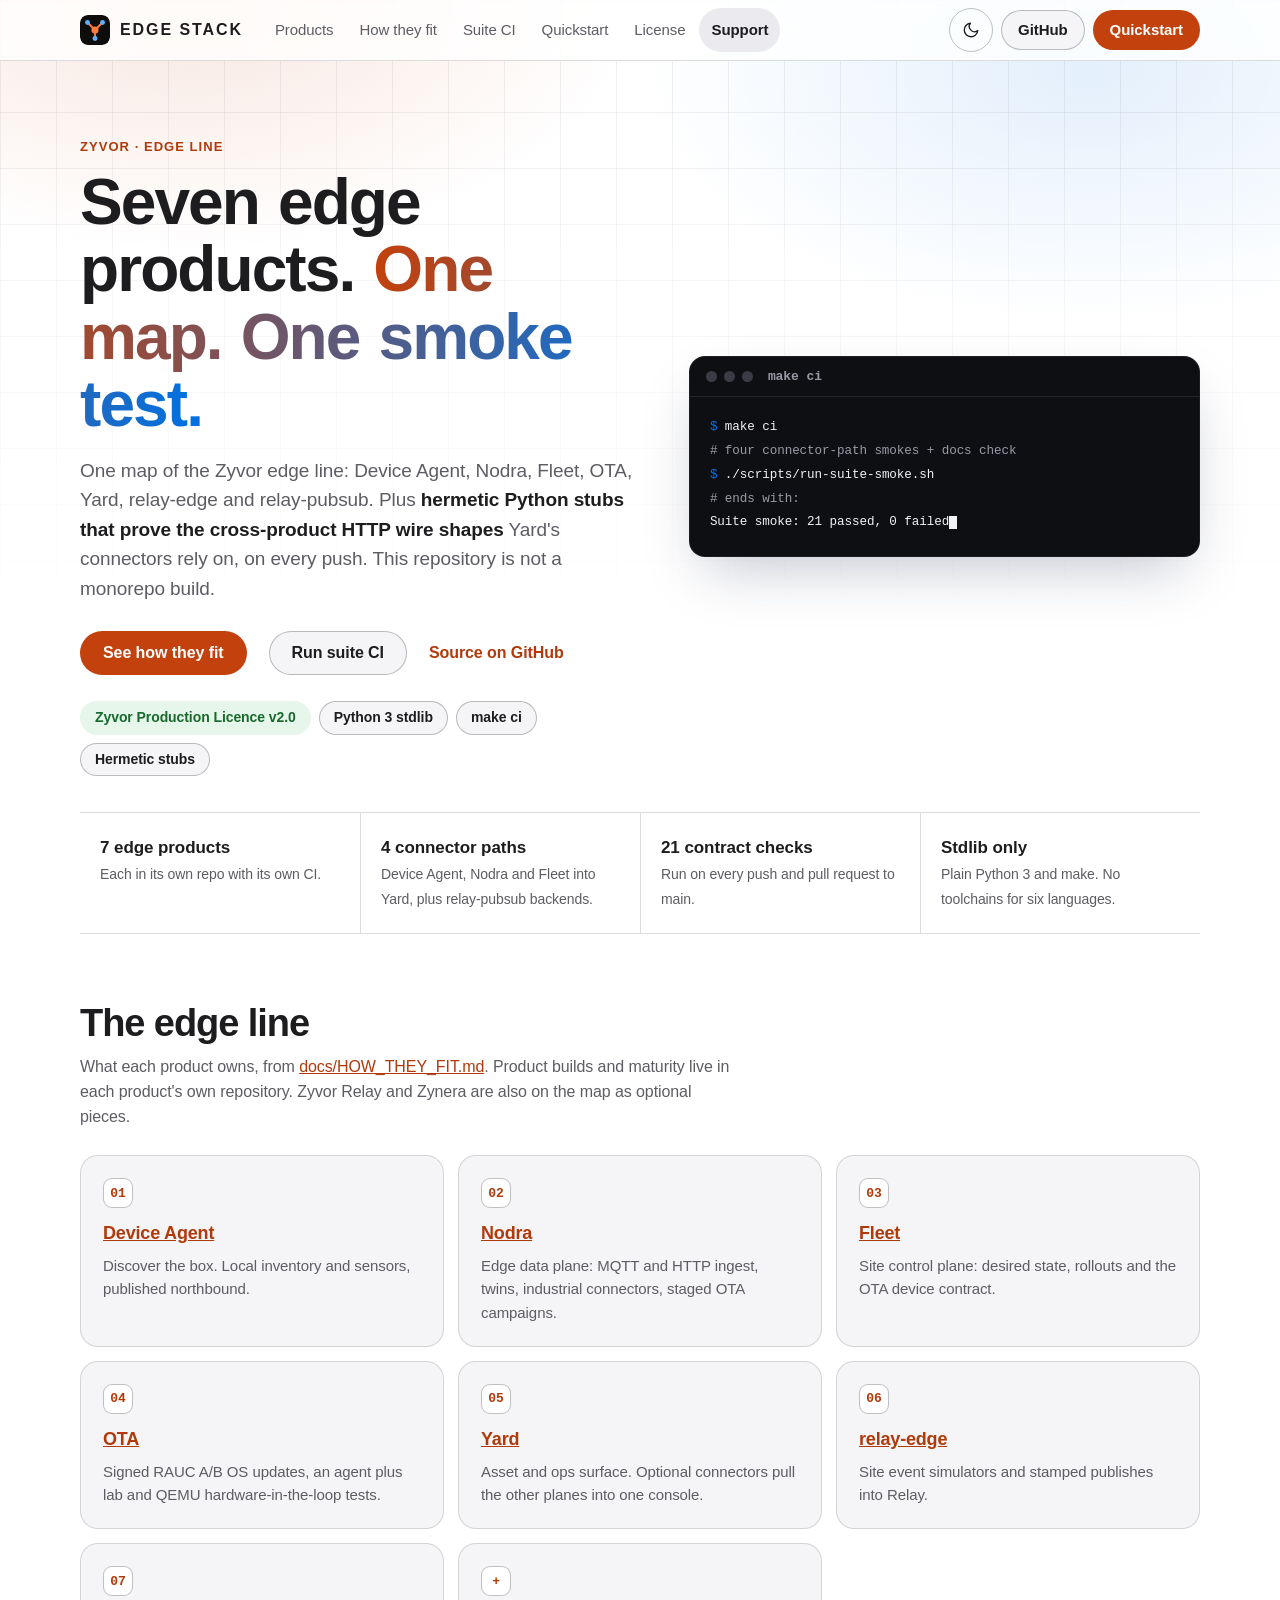
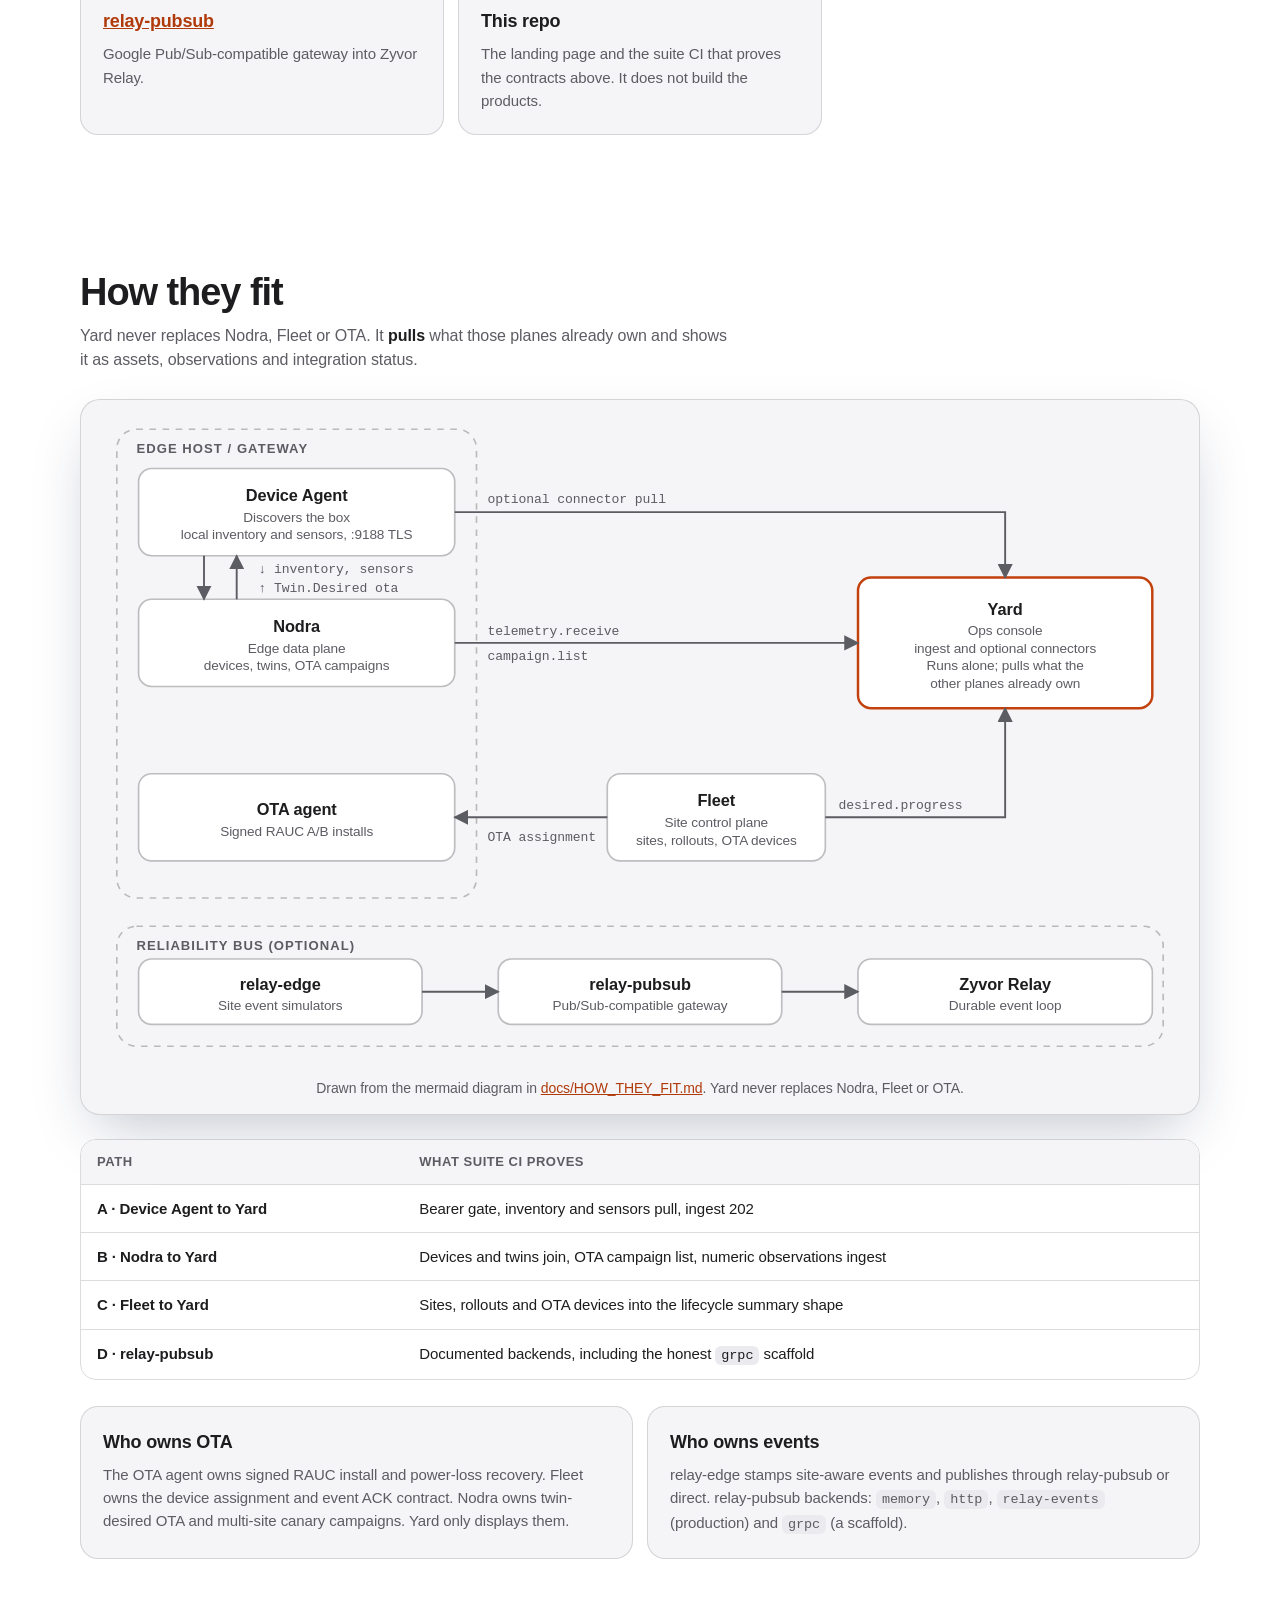
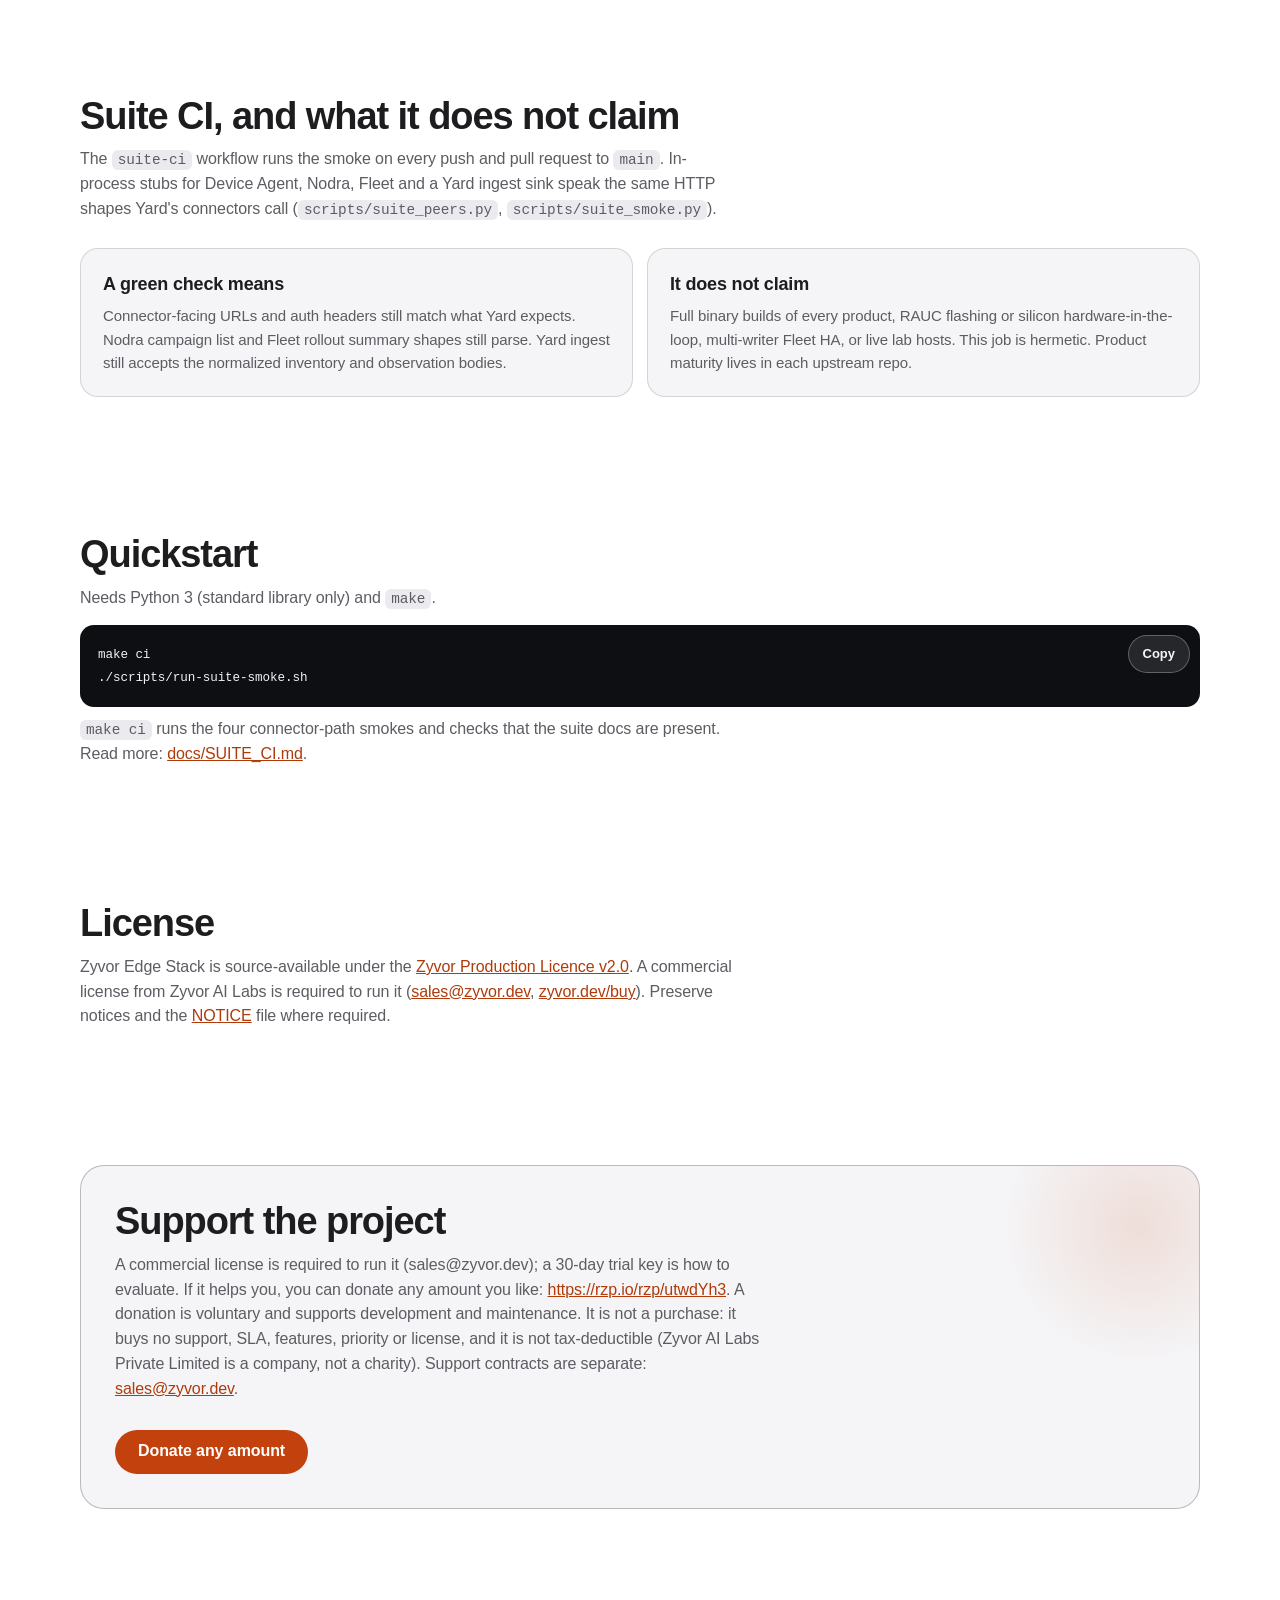
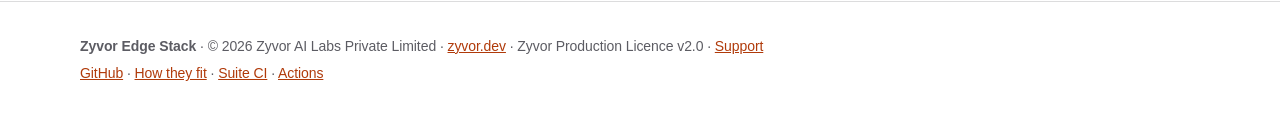
==== commit 1227bc45: "Licence: Zyvor Production Licence v2.0 Replace the Zyvor Production License v1.0 text with the Zyvor" ====
--- a/site/index.html
+++ b/site/index.html
@@ -1,5 +1,5 @@
 <!doctype html>
-<!-- Copyright 2026 Zyvor AI Labs · https://zyvor.dev · SPDX-License-Identifier: LicenseRef-Zyvor-Production-1.0 -->
+<!-- Copyright 2026 Zyvor AI Labs · https://zyvor.dev · SPDX-License-Identifier: LicenseRef-Zyvor-Production-2.0 -->
 <html lang="en">
 <head>
   <meta charset="utf-8" />
@@ -7,13 +7,13 @@
   <meta name="color-scheme" content="light dark" />
   <meta name="theme-color" content="#ffffff" />
   <title>Zyvor Edge Stack · One map of the edge line</title>
-  <meta name="description" content="One map of the Zyvor edge line: Device Agent, Nodra, Fleet, OTA, Yard, relay-edge and relay-pubsub, with hermetic suite CI that proves the cross-product HTTP contracts. Zyvor Production License v1.0." />
+  <meta name="description" content="One map of the Zyvor edge line: Device Agent, Nodra, Fleet, OTA, Yard, relay-edge and relay-pubsub, with hermetic suite CI that proves the cross-product HTTP contracts. Zyvor Production Licence v2.0." />
   <link rel="icon" href="favicon.svg" type="image/svg+xml" />
   <link rel="canonical" href="https://zyvorai.github.io/edge-stack/" />
   <meta property="og:type" content="website" />
   <meta property="og:site_name" content="Zyvor Edge Stack" />
   <meta property="og:title" content="Zyvor Edge Stack · One map of the edge line" />
-  <meta property="og:description" content="One map of the Zyvor edge line: Device Agent, Nodra, Fleet, OTA, Yard, relay-edge and relay-pubsub, with hermetic suite CI that proves the cross-product HTTP contracts. Zyvor Production License v1.0." />
+  <meta property="og:description" content="One map of the Zyvor edge line: Device Agent, Nodra, Fleet, OTA, Yard, relay-edge and relay-pubsub, with hermetic suite CI that proves the cross-product HTTP contracts. Zyvor Production Licence v2.0." />
   <meta property="og:url" content="https://zyvorai.github.io/edge-stack/" />
   <meta name="twitter:card" content="summary" />
   <script src="theme.js"></script>
@@ -43,7 +43,7 @@
       <h1 id="hero-h">Seven edge products. <em>One map. One smoke test.</em></h1>
       <p class="lede">One map of the Zyvor edge line: Device Agent, Nodra, Fleet, OTA, Yard, relay-edge and relay-pubsub. Plus <strong>hermetic Python stubs that prove the cross-product HTTP wire shapes</strong> Yard's connectors rely on, on every push. This repository is not a monorepo build.</p>
       <p class="cta"><a class="btn primary" href="#how">See how they fit</a><a class="btn" href="#quickstart">Run suite CI</a><a class="link" href="https://github.com/zyvorai/edge-stack">Source on GitHub</a></p>
-      <ul class="chips" aria-label="Facts"><li class="ok">Zyvor Production License</li><li>Python 3 stdlib</li><li>make ci</li><li>Hermetic stubs</li></ul>
+      <ul class="chips" aria-label="Facts"><li class="ok">Zyvor Production Licence v2.0</li><li>Python 3 stdlib</li><li>make ci</li><li>Hermetic stubs</li></ul>
     </div>
     <div class="term" role="group" aria-label="Suite CI commands">
       <div class="term-head"><i></i><i></i><i></i><span>make ci</span></div>
@@ -167,7 +167,7 @@
 
   <section id="license" aria-labelledby="license-h">
     <h2 id="license-h">License</h2>
-    <p class="sub">Zyvor Edge Stack is source-available under the <a href="https://github.com/zyvorai/edge-stack/blob/main/LICENSE">Zyvor Production License v1.0</a>. A commercial license from Zyvor AI Labs is required to run it (<a href="mailto:sales@zyvor.dev">sales@zyvor.dev</a>, <a href="https://zyvor.dev/buy">zyvor.dev/buy</a>). Preserve notices and the <a href="https://github.com/zyvorai/edge-stack/blob/main/NOTICE">NOTICE</a> file where required.</p>
+    <p class="sub">Zyvor Edge Stack is source-available under the <a href="https://github.com/zyvorai/edge-stack/blob/main/LICENSE">Zyvor Production Licence v2.0</a>. A commercial license from Zyvor AI Labs is required to run it (<a href="mailto:sales@zyvor.dev">sales@zyvor.dev</a>, <a href="https://zyvor.dev/buy">zyvor.dev/buy</a>). Preserve notices and the <a href="https://github.com/zyvorai/edge-stack/blob/main/NOTICE">NOTICE</a> file where required.</p>
   </section>
 
   <section id="support" aria-labelledby="support-h">
@@ -180,7 +180,7 @@
 </main>
 
 <footer>
-  <p><b>Zyvor Edge Stack</b> · © 2026 Zyvor AI Labs Private Limited · <a href="https://zyvor.dev">zyvor.dev</a> · Zyvor Production License · <a href="#support">Support</a></p>
+  <p><b>Zyvor Edge Stack</b> · © 2026 Zyvor AI Labs Private Limited · <a href="https://zyvor.dev">zyvor.dev</a> · Zyvor Production Licence v2.0 · <a href="#support">Support</a></p>
   <p><a href="https://github.com/zyvorai/edge-stack">GitHub</a> · <a href="https://github.com/zyvorai/edge-stack/blob/main/docs/HOW_THEY_FIT.md">How they fit</a> · <a href="https://github.com/zyvorai/edge-stack/blob/main/docs/SUITE_CI.md">Suite CI</a> · <a href="https://github.com/zyvorai/edge-stack/actions">Actions</a></p>
 </footer>
 <div id="toast" class="toast" role="status" aria-live="polite" hidden></div>
--- a/site/site.css
+++ b/site/site.css
@@ -1,5 +1,5 @@
 /* Copyright 2026 Zyvor AI Labs · https://zyvor.dev
- * SPDX-License-Identifier: LicenseRef-Zyvor-Production-1.0
+ * SPDX-License-Identifier: LicenseRef-Zyvor-Production-2.0
  *
  * Zyvor Edge Stack site. System fonts only, no external requests. Light and dark tokens;
  * the manual toggle (data-theme) wins over the OS preference.
